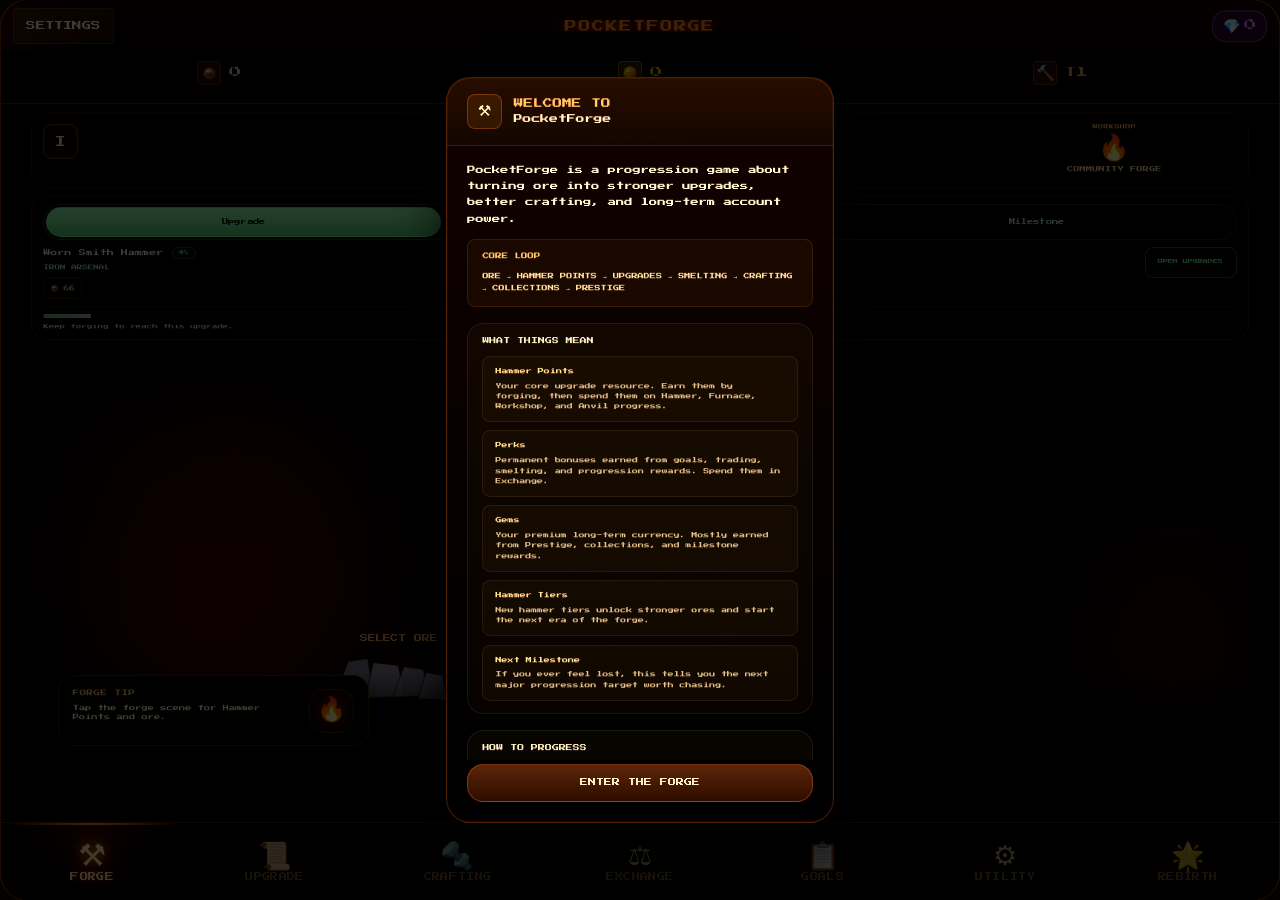
==== play/index.html @ b03bb70c "Sync blacksmith swing slicing fix" ====
<!DOCTYPE html>
  <html lang="en">
    <head>
      
      <meta charset="UTF-8" />
      <meta name="viewport" content="width=device-width, initial-scale=1, viewport-fit=cover, shrink-to-fit=no" />
      <title>PocketForge</title>
      <meta name="description" content="PocketForge is a premium fantasy blacksmith idle game about forging Hammer Points, unlocking upgrades, smelting ore, trading on the market, and rebirthing for relic power." />
      <meta name="robots" content="noindex, nofollow" />
      <style>html, body { height: 100%; margin: 0; } #root { height: 100%; }</style>
      
      <script type="module" crossorigin src="/play/assets/index-BtembgBO.js"></script>
      <link rel="stylesheet" crossorigin href="/play/assets/index-Bxt6lgZB.css">
    </head>

    <body>
      
      <div id="root"></div>
      
    </body>
  </html>
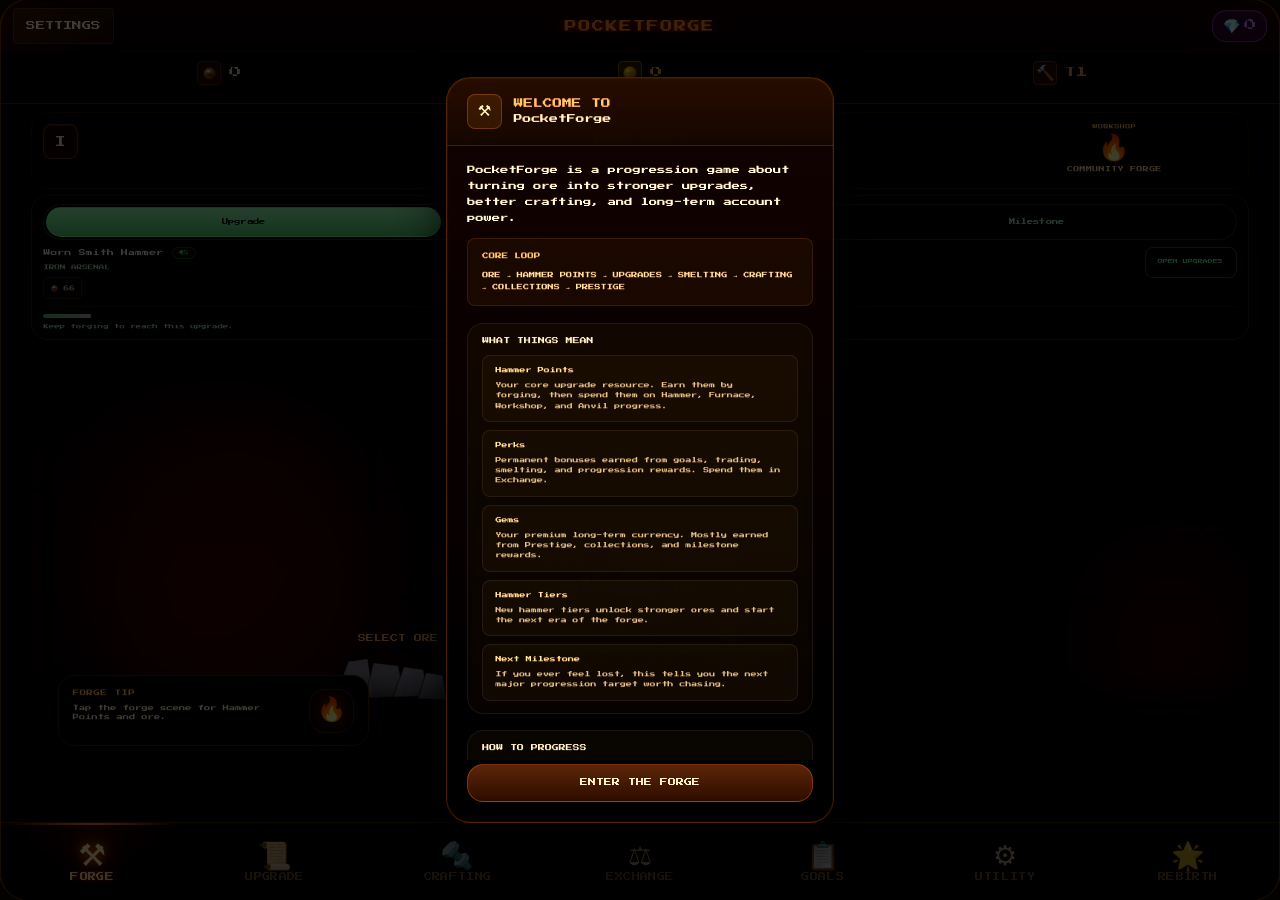
==== commit 6279e7be: "Update PocketForge web build" ====
--- a/play/index.html
+++ b/play/index.html
@@ -10,7 +10,7 @@
       <meta name="robots" content="noindex, nofollow" />
       <style>html, body { height: 100%; margin: 0; } #root { height: 100%; }</style>
       
-      <script type="module" crossorigin src="/play/assets/index-BtembgBO.js"></script>
+      <script type="module" crossorigin src="/play/assets/index-B2rfhL5n.js"></script>
       <link rel="stylesheet" crossorigin href="/play/assets/index-Bxt6lgZB.css">
     </head>
 
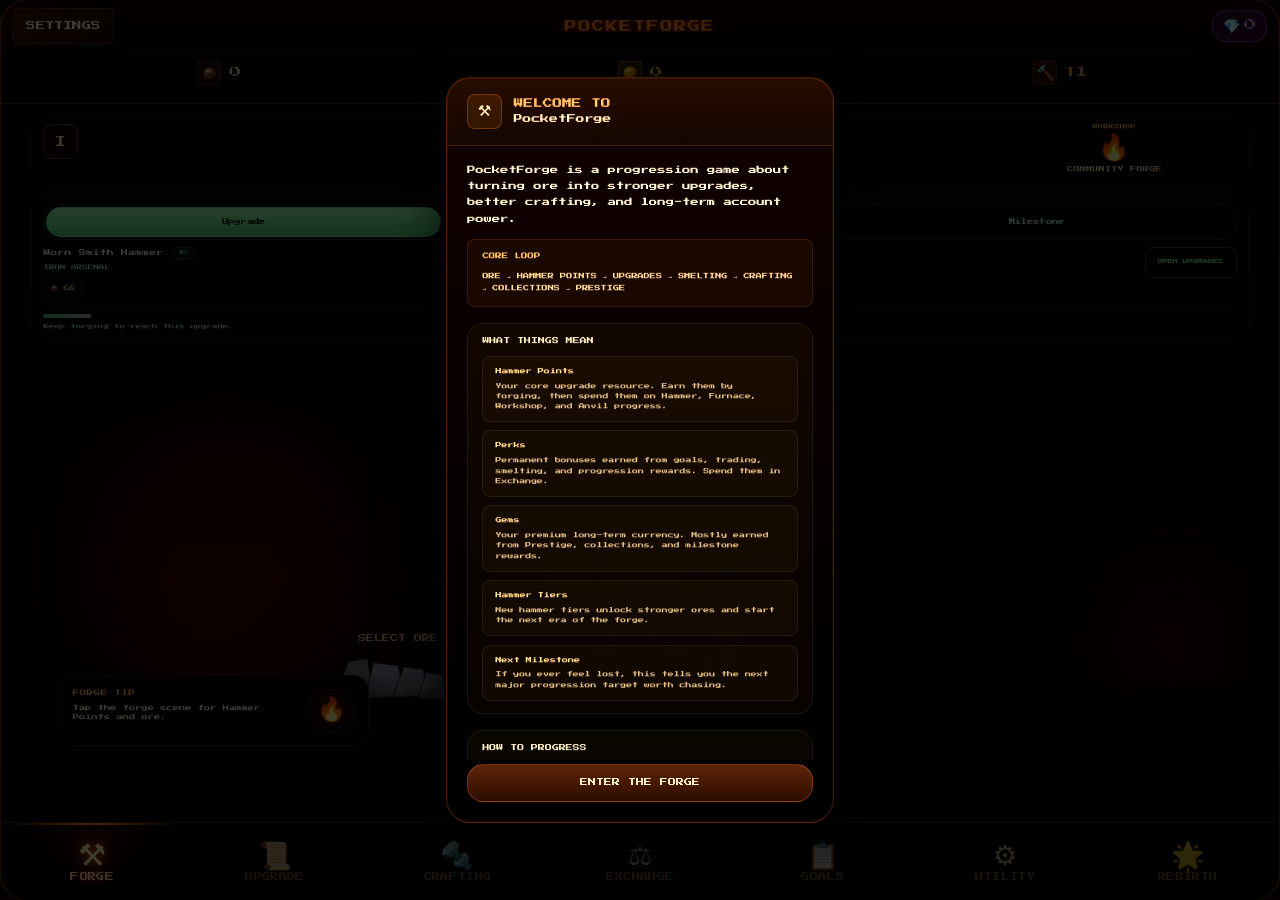
==== commit a5ba54b9: "Sync rotation rig forge swing" ====
--- a/play/index.html
+++ b/play/index.html
@@ -10,7 +10,7 @@
       <meta name="robots" content="noindex, nofollow" />
       <style>html, body { height: 100%; margin: 0; } #root { height: 100%; }</style>
       
-      <script type="module" crossorigin src="/play/assets/index-B2rfhL5n.js"></script>
+      <script type="module" crossorigin src="/play/assets/index-CpPRqlV_.js"></script>
       <link rel="stylesheet" crossorigin href="/play/assets/index-Bxt6lgZB.css">
     </head>
 
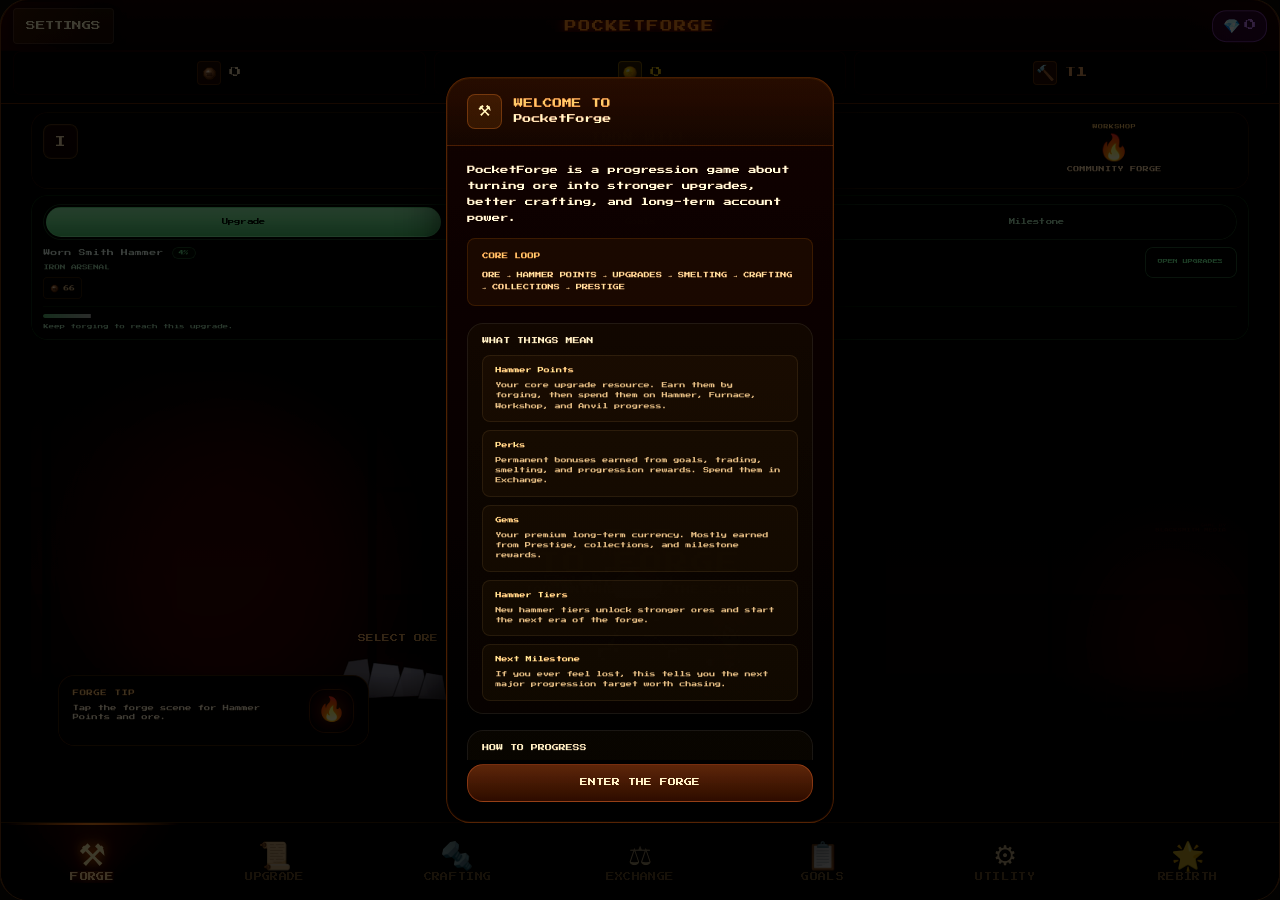
==== commit c160c856: "Update PocketForge web build" ====
--- a/play/index.html
+++ b/play/index.html
@@ -10,7 +10,7 @@
       <meta name="robots" content="noindex, nofollow" />
       <style>html, body { height: 100%; margin: 0; } #root { height: 100%; }</style>
       
-      <script type="module" crossorigin src="/play/assets/index-CpPRqlV_.js"></script>
+      <script type="module" crossorigin src="/play/assets/index-BW3Ajolv.js"></script>
       <link rel="stylesheet" crossorigin href="/play/assets/index-Bxt6lgZB.css">
     </head>
 
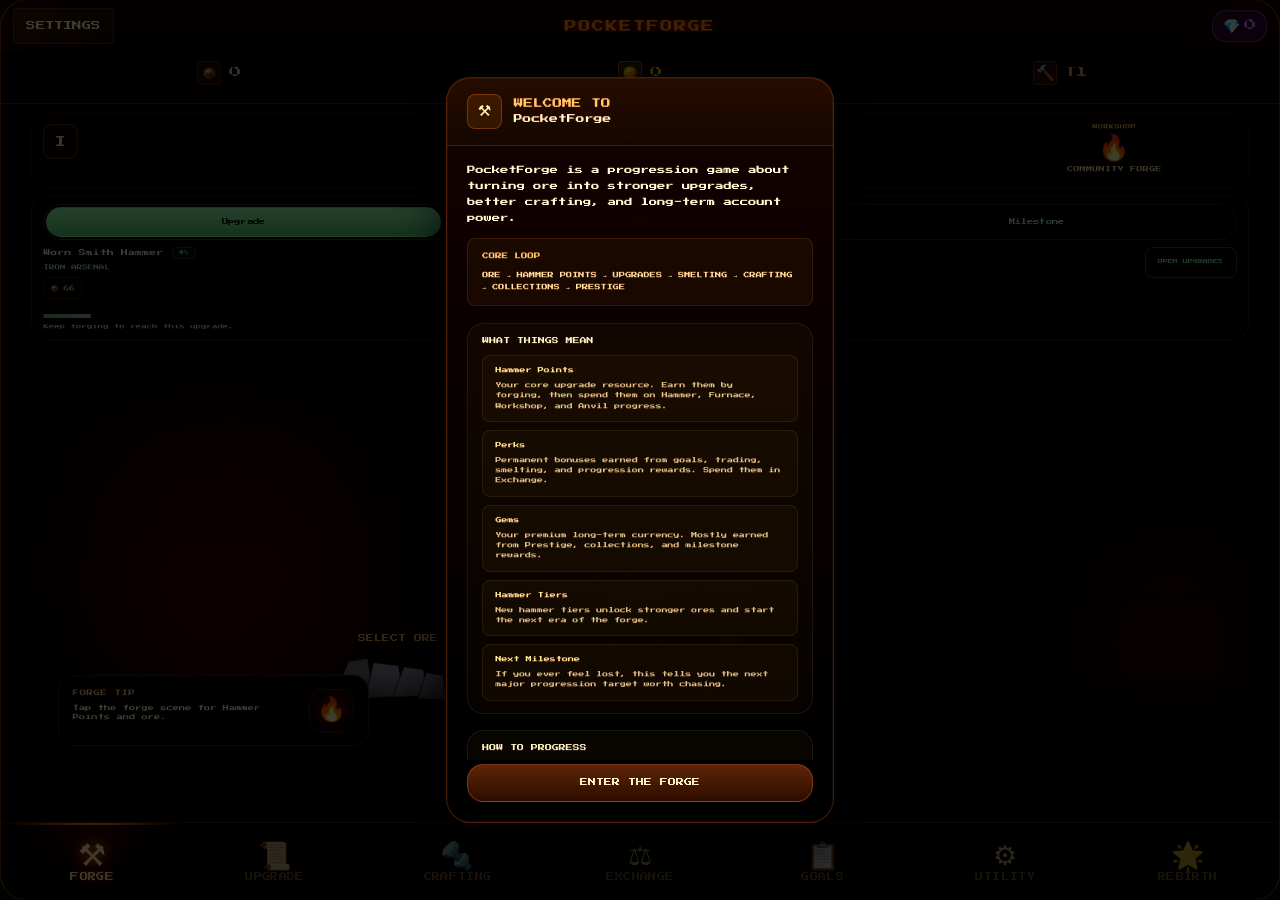
==== commit bf5b0bbb: "Sync character swing motion" ====
--- a/play/index.html
+++ b/play/index.html
@@ -10,7 +10,7 @@
       <meta name="robots" content="noindex, nofollow" />
       <style>html, body { height: 100%; margin: 0; } #root { height: 100%; }</style>
       
-      <script type="module" crossorigin src="/play/assets/index-BW3Ajolv.js"></script>
+      <script type="module" crossorigin src="/play/assets/index-DUYJs1a0.js"></script>
       <link rel="stylesheet" crossorigin href="/play/assets/index-Bxt6lgZB.css">
     </head>
 
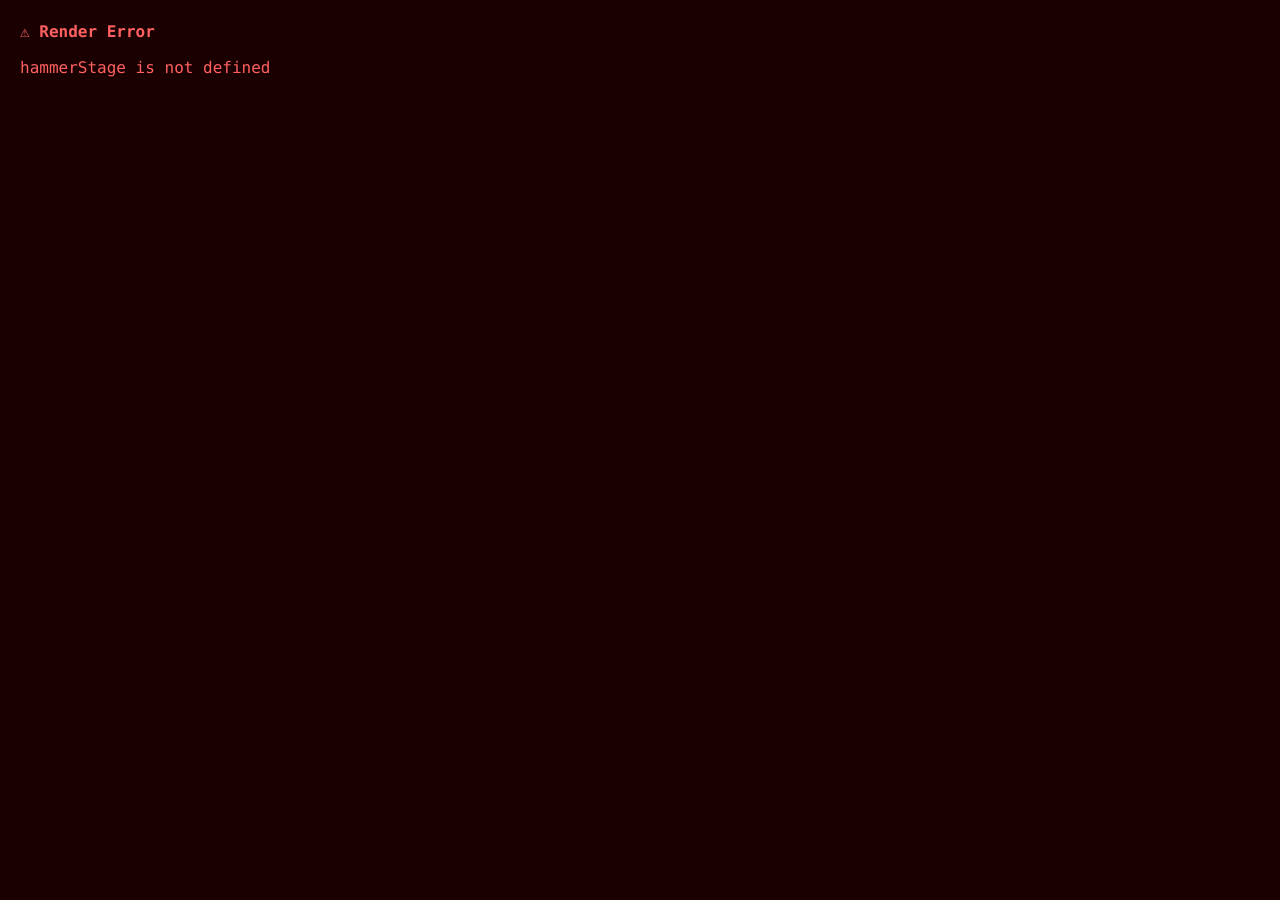
==== commit 87110967: "Update PocketForge web build" ====
--- a/play/index.html
+++ b/play/index.html
@@ -10,7 +10,7 @@
       <meta name="robots" content="noindex, nofollow" />
       <style>html, body { height: 100%; margin: 0; } #root { height: 100%; }</style>
       
-      <script type="module" crossorigin src="/play/assets/index-DUYJs1a0.js"></script>
+      <script type="module" crossorigin src="/play/assets/index-BsWWaesn.js"></script>
       <link rel="stylesheet" crossorigin href="/play/assets/index-Bxt6lgZB.css">
     </head>
 
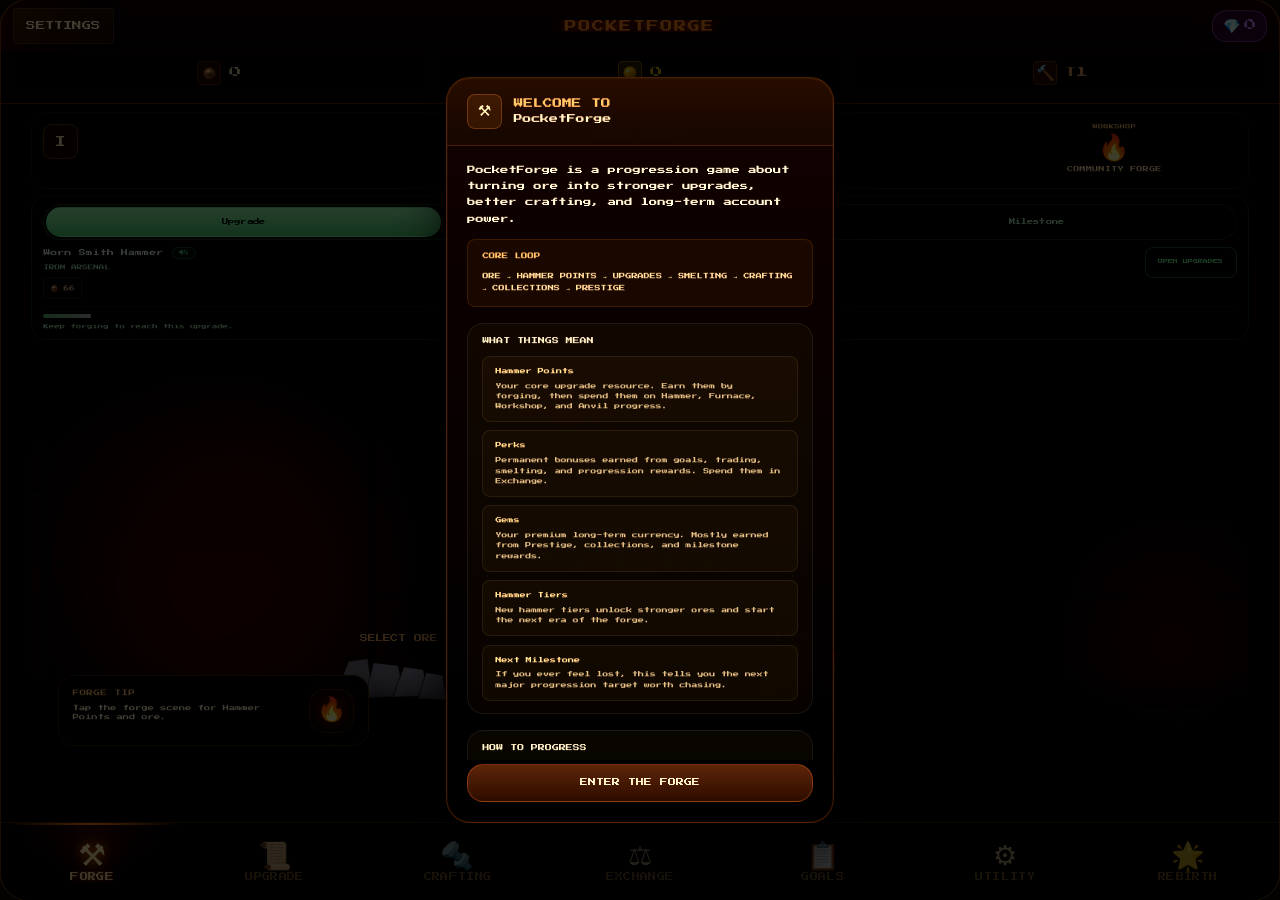
==== commit 57988e52: "Sync forge launch fix" ====
--- a/play/index.html
+++ b/play/index.html
@@ -10,7 +10,7 @@
       <meta name="robots" content="noindex, nofollow" />
       <style>html, body { height: 100%; margin: 0; } #root { height: 100%; }</style>
       
-      <script type="module" crossorigin src="/play/assets/index-BsWWaesn.js"></script>
+      <script type="module" crossorigin src="/play/assets/index-BCFP-vjN.js"></script>
       <link rel="stylesheet" crossorigin href="/play/assets/index-Bxt6lgZB.css">
     </head>
 
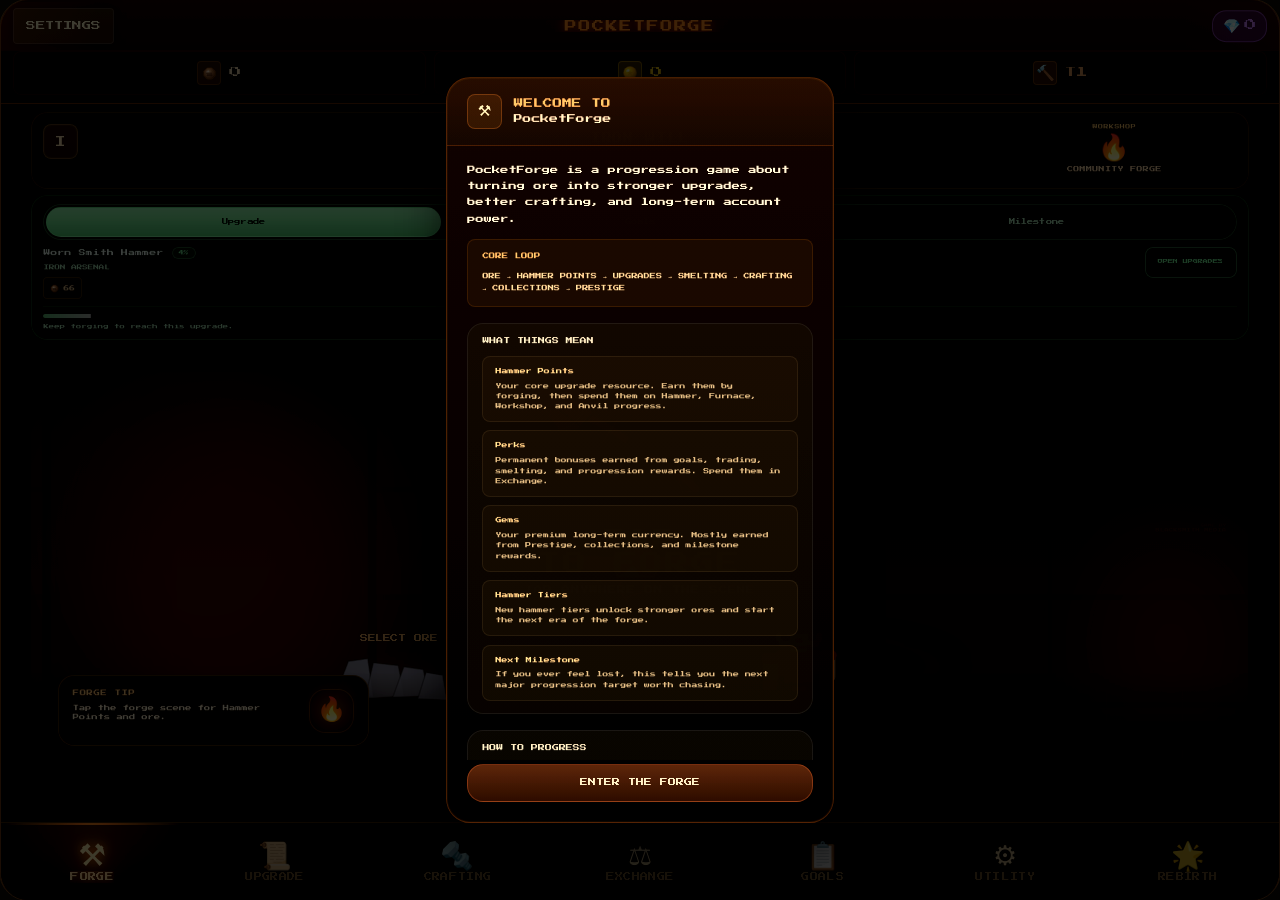
==== commit 6ac99f76: "Update PocketForge web build" ====
--- a/play/index.html
+++ b/play/index.html
@@ -10,7 +10,7 @@
       <meta name="robots" content="noindex, nofollow" />
       <style>html, body { height: 100%; margin: 0; } #root { height: 100%; }</style>
       
-      <script type="module" crossorigin src="/play/assets/index-BCFP-vjN.js"></script>
+      <script type="module" crossorigin src="/play/assets/index-qQ1YqnlT.js"></script>
       <link rel="stylesheet" crossorigin href="/play/assets/index-Bxt6lgZB.css">
     </head>
 
